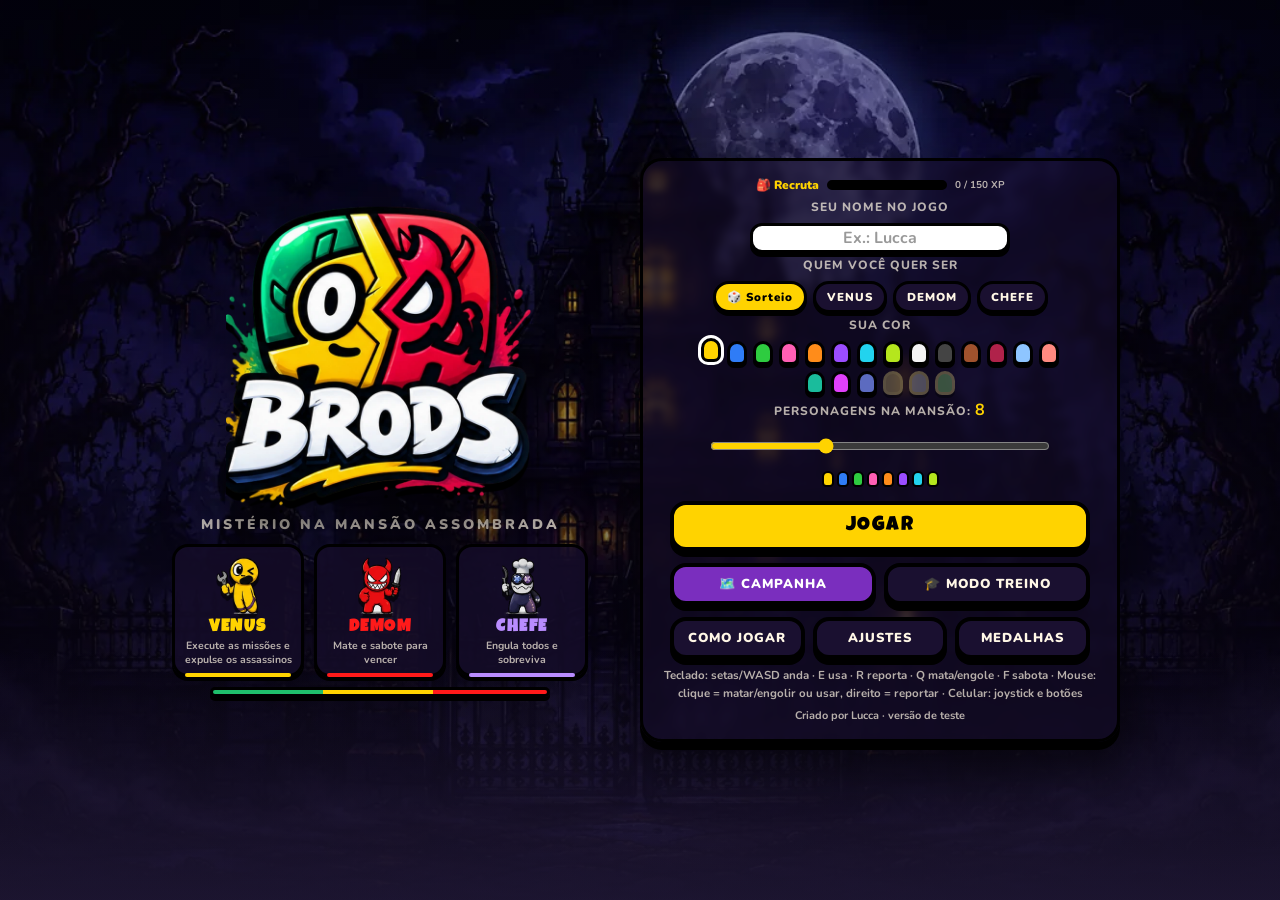
==== index.html @ 400ac73d "carreira: patentes com XP e cores especiais; campanha de 5 fases com regras próprias; modo Caçada do" ====
<!DOCTYPE html>
<html lang="pt-BR">
<head>
<meta charset="utf-8">
<meta name="viewport" content="width=device-width, initial-scale=1, maximum-scale=1, user-scalable=no, viewport-fit=cover">
<meta name="apple-mobile-web-app-capable" content="yes">
<meta name="mobile-web-app-capable" content="yes">
<title>BRODS</title>
<link rel="icon" href="data:image/svg+xml,<svg xmlns=%22http://www.w3.org/2000/svg%22 viewBox=%220 0 100 100%22><text y=%22.9em%22 font-size=%2290%22>🏚️</text></svg>">
<style>
@import url('https://fonts.googleapis.com/css2?family=Luckiest+Guy&family=Nunito:wght@600;800;900&display=swap');

:root{
  --night:#1b1037; --night-2:#0d0820; --ink:#0b0716;
  --card:#2a1a4a; --card-2:#1a1030; --panel:rgba(20,12,40,.86);
  --cream:#fff7e6; --muted:rgba(255,247,230,.7);
  --yellow:#ffd300; --red:#ff1a1a; --green:#1fbf6b; --lilac:#b98cff; --purple:#7a2ebe;
  --accent:var(--yellow);
  --display:"Luckiest Guy","Arial Black","Trebuchet MS",sans-serif;
  --body:"Nunito","Segoe UI","Trebuchet MS",Arial,sans-serif;
  --shadow:0 4px 0 #000; --shadow-lg:0 8px 0 #000,0 20px 50px rgba(0,0,0,.55);
  --r:16px;
}
*{box-sizing:border-box;-webkit-tap-highlight-color:transparent}
html,body{margin:0;height:100%;background:var(--night);color:var(--cream);font-family:var(--body);font-weight:800;overflow:hidden;touch-action:none;overscroll-behavior:none}
#app{position:fixed;inset:0}
canvas#game{position:absolute;inset:0;width:100%;height:100%;display:block}
.hidden{display:none!important}
button{font-family:inherit;font-weight:900;cursor:pointer}
button:focus-visible,input:focus-visible,.mp:focus-visible{outline:3px solid var(--yellow);outline-offset:3px}
h1,h2,.display{font-family:var(--display);font-weight:400;letter-spacing:1px;-webkit-font-smoothing:antialiased}
@media (prefers-reduced-motion:reduce){*,*::before,*::after{animation-duration:.01ms!important;animation-iteration-count:1!important;transition-duration:.01ms!important}}

/* ===== pincelada tricolor (assinatura) ===== */
.stripes{height:10px;border-radius:999px;background:linear-gradient(90deg,var(--green) 0 33%,var(--yellow) 33% 66%,var(--red) 66%);border:3px solid #000;box-shadow:var(--shadow)}

/* ===== Botões adesivo ===== */
.big-btn{display:block;width:100%;margin:10px 0 0;padding:15px 18px;border-radius:var(--r);border:4px solid #000;background:var(--yellow);color:#000;font-size:22px;letter-spacing:1.5px;box-shadow:0 6px 0 #000;transition:transform .08s,box-shadow .08s,filter .15s;font-family:var(--display);font-weight:400}
.big-btn:hover{filter:brightness(1.06)}
.big-btn:active{transform:translateY(5px);box-shadow:0 1px 0 #000}
.big-btn.secondary{background:var(--card-2);color:var(--cream);font-family:var(--body);font-weight:900;font-size:15px;letter-spacing:1px;padding:12px}
.small-btn{border:3px solid #000;border-radius:12px;background:var(--yellow);color:#000;padding:8px 14px;box-shadow:var(--shadow);font-size:14px;transition:transform .08s,box-shadow .08s}
.small-btn:active{transform:translateY(3px);box-shadow:0 1px 0 #000}
.small-btn:disabled{opacity:.4;cursor:default}
.icon-btn{background:var(--panel);color:#fff;border:3px solid #000;border-radius:12px;width:42px;height:42px;font-size:18px;box-shadow:var(--shadow);transition:transform .08s,box-shadow .08s}
.icon-btn:active{transform:translateY(3px);box-shadow:0 1px 0 #000}
.key{display:inline-block;background:var(--yellow);color:#000;border-radius:6px;padding:0 7px;border:2px solid #000;font-weight:900;font-size:.9em;line-height:1.5}

/* ===== Overlays / cartões ===== */
.overlay{position:absolute;inset:0;display:flex;align-items:center;justify-content:center;background:rgba(8,4,20,.74);backdrop-filter:blur(3px);z-index:10;padding:12px}
.card,#start-card,#mg-card{background:var(--card);border:4px solid #000;border-radius:22px;padding:22px;box-shadow:var(--shadow-lg);max-width:520px;width:100%;text-align:center}
.card h2{margin:0 0 10px;font-size:30px;color:var(--yellow);text-shadow:3px 3px 0 #000}
.hint{font-size:12.5px;color:var(--muted);margin:12px 0 0;font-weight:700;line-height:1.5}
.version{font-size:11px;color:var(--muted);margin:6px 0 0;font-weight:700}

/* ===== Tela inicial ===== */
#start{background:radial-gradient(circle at 86% 10%,#f4efc2 0 42px,rgba(244,239,194,.25) 46px,transparent 70px),radial-gradient(ellipse at 50% 20%,#3a2466 0%,#1b1037 45%,#0d0820 100%);overflow-x:hidden;overflow-y:auto;flex-direction:column;padding:6px}
#start::before{ /* mansão em silhueta */
  content:"";position:absolute;left:50%;bottom:0;width:min(120vw,1100px);height:42vh;transform:translateX(-50%);
  background:
    linear-gradient(#0b0716,#0b0716) 50% 100%/58% 55% no-repeat,
    linear-gradient(#0b0716,#0b0716) 18% 100%/14% 75% no-repeat,
    linear-gradient(#0b0716,#0b0716) 82% 100%/12% 85% no-repeat,
    linear-gradient(#0b0716,#0b0716) 50% 100%/100% 22% no-repeat;
  opacity:.9;pointer-events:none}
#start::after{ /* névoa */
  content:"";position:absolute;left:0;right:0;bottom:0;height:28vh;background:linear-gradient(transparent,rgba(120,100,170,.28));pointer-events:none;animation:fog 9s ease-in-out infinite alternate}
@keyframes fog{from{opacity:.6}to{opacity:1}}
#start-card{background:transparent;border:none;box-shadow:none;max-width:640px;position:relative;z-index:1;padding:4px;margin:auto}
#start-logo{width:min(78vw,400px);max-height:30vh;object-fit:contain;filter:drop-shadow(0 8px 0 #000) drop-shadow(0 16px 30px rgba(0,0,0,.6));animation:logoin .7s cubic-bezier(.2,1.4,.4,1)}
@keyframes logoin{from{transform:scale(.6) rotate(-6deg);opacity:0}to{transform:none;opacity:1}}
.tagline{font-size:14px;letter-spacing:3px;text-transform:uppercase;margin:0 0 10px;color:var(--muted);font-weight:900}
#start-roles{display:flex;justify-content:center;gap:12px;margin:4px 0 10px}
.role-chip{background:var(--panel);border:3px solid #000;border-radius:var(--r);padding:10px 8px 8px;width:150px;box-shadow:var(--shadow);position:relative;transition:transform .15s}
.role-chip:hover{transform:translateY(-4px)}
.role-chip img{height:56px;display:block;margin:0 auto 4px;filter:drop-shadow(0 4px 0 rgba(0,0,0,.6))}
.role-chip span{font-family:var(--display);font-size:17px;letter-spacing:1.5px;display:block}
.role-chip small{display:block;font-size:10.5px;color:var(--muted);font-weight:700;line-height:1.3;margin-top:3px}
.role-chip.venus span{color:var(--yellow)}.role-chip.demom span{color:var(--red)}.role-chip.chefe span{color:var(--lilac)}
.role-chip::after{content:"";position:absolute;left:10px;right:10px;bottom:-3px;height:4px;border-radius:3px}
.role-chip.venus::after{background:var(--yellow)}.role-chip.demom::after{background:var(--red)}.role-chip.chefe::after{background:var(--lilac)}
.opt-row{display:flex;flex-direction:column;align-items:center;gap:8px;margin:6px 0 4px}
.opt-row label{font-size:13px;letter-spacing:1px;text-transform:uppercase;color:var(--muted)}
.opt-row label b{color:var(--yellow);font-size:16px}
.opt-row input{width:min(80vw,340px);accent-color:var(--yellow);height:30px}
#crowd{display:flex;gap:3px;justify-content:center;flex-wrap:wrap;max-width:360px;min-height:22px}
#crowd i{width:14px;height:18px;border-radius:7px 7px 5px 5px;border:2px solid #000;display:block}
#start .big-btn{max-width:340px;margin-left:auto;margin-right:auto;padding:12px 18px}
#start .big-btn.secondary{padding:9px;margin-top:8px}
@media (max-height:700px){#start-logo{max-height:24vh}.role-chip img{height:44px}.role-chip small{display:none}#start-roles{margin-bottom:6px}.stripes{display:none}.hint{display:none}}

/* ===== Revelação ===== */
#reveal{background:#000;flex-direction:column}
#reveal-card{text-align:center;animation:pop .5s}
.reveal-pre{font-size:20px;color:var(--muted);margin:0;letter-spacing:2px;text-transform:uppercase}
#reveal-img{height:190px;margin:12px 0;filter:drop-shadow(0 10px 0 #000);animation:bounce .9s cubic-bezier(.2,1.6,.4,1)}
@keyframes bounce{from{transform:translateY(-60px) scale(.6);opacity:0}to{transform:none;opacity:1}}
#reveal-role{font-size:64px;margin:0;letter-spacing:5px;text-shadow:5px 5px 0 #000}
#reveal-role.venus{color:var(--yellow)}#reveal-role.demom{color:var(--red)}#reveal-role.chefe{color:var(--lilac)}
#reveal-goal{font-size:18px;margin:8px 0 0}
#reveal-controls{margin-top:14px;font-size:15px;background:rgba(255,255,255,.06);border:3px solid #000;border-radius:14px;padding:10px 18px;display:inline-block;line-height:1.9;text-align:left}
#reveal-controls b{color:var(--yellow)}

/* ===== HUD ===== */
#hud{position:absolute;inset:0;pointer-events:none}
#hud-top{position:absolute;left:0;right:0;top:0;display:flex;align-items:flex-start;justify-content:space-between;padding:10px 12px;padding-top:max(10px,env(safe-area-inset-top))}
#task-panel{background:var(--panel);border:3px solid #000;border-radius:var(--r);padding:8px 12px 10px;min-width:210px;max-width:270px;box-shadow:var(--shadow);pointer-events:auto}
#task-title{font-size:12px;letter-spacing:2px;display:flex;justify-content:space-between;gap:10px;color:var(--muted)}
#task-title span{color:var(--yellow);font-size:13px}
#task-bar{height:12px;background:#000;border-radius:8px;margin:6px 0 8px;overflow:hidden;border:2px solid #000}
#task-fill{height:100%;width:0;background:linear-gradient(90deg,var(--green),var(--yellow) 60%,var(--red));transition:width .4s}
#task-list{list-style:none;margin:0;padding:0;font-size:12.5px;line-height:1.55;max-height:30vh;overflow:hidden;font-weight:700}
#task-list li{white-space:nowrap;overflow:hidden;text-overflow:ellipsis;display:flex;gap:6px;align-items:center}
#task-list li::before{content:"";width:9px;height:9px;border-radius:50%;background:var(--yellow);border:2px solid #000;flex:none}
#task-list li.done{text-decoration:line-through;color:var(--muted)}
#task-list li.done::before{background:var(--green)}
#hud-center{display:flex;flex-direction:column;align-items:center;gap:6px}
#room-name{background:var(--panel);border:3px solid #000;border-radius:999px;padding:6px 18px;font-size:14px;letter-spacing:2px;text-transform:uppercase;box-shadow:var(--shadow)}
#role-banner{font-family:var(--display);font-size:13px;letter-spacing:2px;padding:3px 14px;border-radius:999px;border:3px solid #000;background:#000;box-shadow:0 3px 0 #000}
#role-banner.venus{color:var(--yellow)}#role-banner.demom{color:#fff;background:var(--red)}#role-banner.chefe{color:#fff;background:var(--purple)}
#hud-right{display:flex;gap:8px;pointer-events:auto}
#prompt,#prompt2{position:absolute;left:50%;transform:translateX(-50%);background:var(--panel);border:3px solid #000;border-radius:12px;padding:8px 16px;font-size:15px;box-shadow:var(--shadow);animation:bob 1s infinite;white-space:nowrap}
#prompt{bottom:18%}#prompt2{bottom:27%}
#prompt .key{margin-right:6px}
#prompt2 .key{background:var(--red);color:#fff;margin-right:6px}
#prompt2.report .key{background:#fff;color:#000}
@keyframes bob{0%,100%{transform:translate(-50%,0)}50%{transform:translate(-50%,-6px)}}
#toast{position:absolute;left:50%;top:20%;transform:translateX(-50%);background:#000;color:#fff;border:3px solid var(--yellow);border-radius:12px;padding:10px 18px;font-size:16px;box-shadow:var(--shadow);animation:pop .3s;max-width:90vw;text-align:center}
@keyframes pop{from{transform:translate(-50%,0) scale(.6)}to{transform:translate(-50%,0) scale(1)}}
#hint{position:absolute;left:50%;top:13%;transform:translateX(-50%);background:rgba(0,0,0,.82);border:3px solid var(--yellow);border-radius:12px;padding:8px 16px;font-size:14px;max-width:88vw;text-align:center}
#ghost-note{position:absolute;left:50%;bottom:12%;transform:translateX(-50%);background:rgba(60,60,120,.85);border:3px solid #aab;border-radius:12px;padding:8px 14px;font-size:14px}
#cooldown{position:absolute;right:14px;bottom:30%;background:var(--panel);border:3px solid #000;border-radius:12px;padding:6px 12px;box-shadow:var(--shadow);font-size:13px}
#cooldown #cd-label{font-family:var(--display);letter-spacing:1px;color:var(--lilac)}
body.touch #cooldown{bottom:auto;top:120px;right:10px;padding:4px 8px;font-size:11px}
body.touch #cd-ring{width:42px;height:42px}

/* Touch */
#touch-ui{display:none}
body.touch #touch-ui{display:block}
#joystick{position:absolute;left:0;bottom:0;width:50%;height:55%;pointer-events:auto}
#joy-base{position:absolute;left:40px;bottom:40px;width:130px;height:130px;border-radius:50%;background:rgba(255,255,255,.12);border:3px solid rgba(255,255,255,.35);display:none}
#joy-base.active{display:block}
#joy-knob{position:absolute;left:50%;top:50%;width:60px;height:60px;margin:-30px 0 0 -30px;border-radius:50%;background:rgba(255,211,0,.85);border:3px solid #000}
#touch-buttons{position:absolute;right:18px;bottom:26px;display:flex;flex-direction:column;gap:12px;pointer-events:auto;padding-bottom:env(safe-area-inset-bottom)}
.act-btn{width:86px;height:86px;border-radius:50%;border:4px solid #000;background:var(--yellow);color:#000;font-size:14px;letter-spacing:.5px;box-shadow:0 5px 0 #000;opacity:.5;transition:opacity .2s}
.act-btn.ready{opacity:1;animation:pulse .8s infinite}
.act-btn:active{transform:translateY(4px);box-shadow:0 1px 0 #000}
.act-btn.kill{background:var(--red);color:#fff}
.act-btn.report{background:#fff}
@keyframes pulse{0%,100%{transform:scale(1)}50%{transform:scale(1.06)}}

/* ===== Minijogo ===== */
#mg-card{max-width:560px;padding:14px;text-align:left}
#mg-head{display:flex;justify-content:space-between;align-items:center;margin-bottom:8px}
#mg-title{font-family:var(--display);font-size:20px;letter-spacing:1px;color:var(--yellow)}
#mg-body{background:var(--card-2);border:3px solid #000;border-radius:14px;padding:14px;min-height:220px;user-select:none}
.mg-instr{font-size:14px;margin:0 0 10px;font-weight:700}
.mg-row{display:flex;gap:10px;flex-wrap:wrap;justify-content:center;align-items:center}
.mg-tile{border:3px solid #000;border-radius:12px;background:#fff;color:#000;font-size:22px;min-width:56px;height:64px;display:flex;align-items:center;justify-content:center;cursor:pointer;box-shadow:var(--shadow);transition:transform .1s}
.mg-tile:active{transform:translateY(3px);box-shadow:0 1px 0 #000}
.mg-tile.done{opacity:.35;pointer-events:none}
.mg-tile.sel{outline:4px solid var(--yellow)}
.mg-tile.wrong{animation:shake .3s}
@keyframes shake{0%,100%{transform:translateX(0)}25%{transform:translateX(-6px)}75%{transform:translateX(6px)}}
.mg-ok{margin-top:12px;text-align:center;color:var(--green);font-size:18px}
.mg-book{width:40px;height:90px;border-radius:6px;color:#fff;font-size:18px;writing-mode:vertical-rl}
.mg-wire{display:flex;justify-content:space-between;gap:30px}
.mg-wire .col{display:flex;flex-direction:column;gap:10px}
.mg-dot{width:56px;height:40px;border-radius:10px;border:3px solid #000;cursor:pointer;box-shadow:var(--shadow)}
.mg-dot.sel{outline:4px solid #fff}
.mg-dot.done{opacity:.35;pointer-events:none}
.mg-slider{width:100%;accent-color:var(--yellow);height:40px}
.mg-candle{width:44px;height:80px;border-radius:8px 8px 4px 4px;background:#eee;border:3px solid #000;position:relative;cursor:pointer;box-shadow:var(--shadow)}
.mg-candle::after{content:"";position:absolute;left:50%;top:-22px;width:16px;height:22px;margin-left:-8px;border-radius:50% 50% 50% 50%/60% 60% 40% 40%;background:#ffb000;opacity:0;transition:opacity .15s}
.mg-candle.lit::after{opacity:1}
.mg-candle.flash{background:var(--yellow)}
.mg-switch{width:46px;height:80px;border-radius:10px;border:3px solid #000;background:#333;position:relative;cursor:pointer;box-shadow:var(--shadow)}
.mg-switch::after{content:"";position:absolute;left:6px;right:6px;height:30px;border-radius:6px;background:#c00;top:44px;transition:top .15s,background .15s}
.mg-switch.on::after{top:6px;background:var(--green)}
.mg-pad{display:grid;grid-template-columns:repeat(3,64px);gap:8px;justify-content:center}
.mg-code{font-size:26px;letter-spacing:8px;text-align:center;margin:6px 0;min-height:34px}
.mg-note{background:#fff8c6;color:#000;border:3px solid #000;border-radius:8px;padding:6px 12px;display:inline-block;transform:rotate(-3deg);margin-bottom:8px}
.mg-paint{width:70px;height:56px;border:4px solid #8b5a2b;background:#345;cursor:pointer;box-shadow:var(--shadow);transition:transform .2s}
.mg-meter{position:relative;height:40px;background:#222;border:3px solid #000;border-radius:10px;overflow:hidden}
.mg-zone{position:absolute;top:0;bottom:0;background:rgba(31,191,107,.7)}
.mg-mark{position:absolute;top:0;bottom:0;width:6px;background:var(--yellow)}
.mg-dirt{width:60px;height:60px;border-radius:50%;background:radial-gradient(#6b4b2a,#3a2612);border:3px solid #000;cursor:pointer}
.mg-dirt.done{opacity:0;pointer-events:none;transition:opacity .3s}
.mg-slot{width:64px;height:64px;border:3px dashed #aaa;border-radius:12px;display:flex;align-items:center;justify-content:center;font-size:30px}
.mg-slot.filled{border-style:solid;border-color:var(--green)}
.mg-hold{width:100%;padding:18px;font-size:20px;border-radius:14px;border:4px solid #000;background:var(--yellow);color:#000;box-shadow:0 5px 0 #000}
.mg-progress{height:18px;background:#000;border-radius:10px;overflow:hidden;margin-top:10px;border:2px solid #000}
.mg-progress div{height:100%;width:0;background:var(--green)}

/* ===== Reunião ===== */
#meet-card{background:var(--card);border:4px solid #000;border-radius:22px;box-shadow:var(--shadow-lg);width:min(96vw,920px);max-height:96vh;display:flex;flex-direction:column;overflow:hidden}
#meet-head{display:flex;justify-content:space-between;align-items:center;padding:10px 16px;background:var(--card-2);font-size:17px;border-bottom:3px solid #000}
#meet-title{font-family:var(--display);letter-spacing:1px;font-size:19px;color:var(--yellow)}
#meet-timer{background:var(--yellow);color:#000;border-radius:999px;min-width:46px;text-align:center;padding:3px 12px;border:3px solid #000;font-size:16px;box-shadow:0 3px 0 #000}
#meet-body{display:flex;gap:10px;padding:10px;flex:1;min-height:0}
#meet-players{display:grid;grid-template-columns:repeat(2,1fr);gap:6px;align-content:start;width:46%;overflow:auto}
.mp{display:flex;align-items:center;gap:6px;background:var(--card-2);border:3px solid #000;border-radius:12px;padding:4px 6px;cursor:pointer;position:relative;min-height:50px;transition:transform .1s,background .15s}
.mp canvas{width:36px;height:36px}
.mp .nm{font-size:13px}
.mp.dead{opacity:.4;cursor:default}
.mp.dead .nm::after{content:" ☠"}
.mp.me{outline:3px solid var(--yellow)}
.mp.voted{outline:3px solid #fff}
.mp .votes{margin-left:auto;display:flex;gap:2px;flex-wrap:wrap;max-width:70px}
.mp .votes i{display:block;width:12px;height:12px;border-radius:50%;border:2px solid #000}
.mp .tag{position:absolute;right:4px;top:-9px;font-size:10px;background:#000;border-radius:6px;padding:1px 6px;color:var(--yellow)}
.mp.votable:hover{background:#3a2a5a;transform:translateY(-2px)}
#meet-chat{flex:1;display:flex;flex-direction:column;min-width:0}
#chat-log{flex:1;overflow:auto;background:var(--card-2);border:3px solid #000;border-radius:12px;padding:8px;min-height:160px;max-height:46vh}
.bub{margin:4px 0;padding:6px 10px;border-radius:12px;background:#3a2f55;border:2px solid #000;font-size:13px;font-weight:700;animation:bubin .25s}
@keyframes bubin{from{transform:scale(.7);opacity:0}to{transform:scale(1);opacity:1}}
.bub b{margin-right:4px;font-weight:900}
.bub.sys{background:transparent;border:none;color:var(--muted);font-style:italic;text-align:center}
.bub.me{background:#4b2f7a}
#chat-input-row{display:flex;gap:6px;margin-top:6px}
#chat-input{flex:1;border:3px solid #000;border-radius:10px;padding:9px 10px;font-size:14px;font-family:inherit;font-weight:700;background:#fff;color:#000}
#meet-foot{display:flex;justify-content:space-between;align-items:center;padding:8px 16px;background:var(--card-2);border-top:3px solid #000;font-size:13px;letter-spacing:1px;text-transform:uppercase;color:var(--muted)}

/* ===== Expulsão / fim ===== */
#eject{background:#000}
#eject-card{text-align:center}
#eject-img{height:150px;animation:spin 3s linear infinite;filter:drop-shadow(0 8px 0 #000)}
@keyframes spin{from{transform:rotate(0)}to{transform:rotate(360deg)}}
#eject-text{font-size:26px;margin-top:16px}
#win-card{max-width:680px}
#win-title{font-size:52px;margin:0 0 6px;text-shadow:4px 4px 0 #000;letter-spacing:3px}
#win-title.venus{color:var(--yellow)}#win-title.demom{color:var(--red)}#win-title.chefe{color:var(--lilac)}
#win-sub{margin:0 0 10px;font-size:18px}
#win-roster{display:flex;flex-wrap:wrap;gap:6px;justify-content:center;margin:10px 0}
#win-roster .mp{cursor:default;width:auto}

/* ===== Como jogar ===== */
#how-card{max-width:860px;text-align:left}
#how-card h2{text-align:center}
.how-cols{display:flex;gap:10px;flex-wrap:wrap}
.how-box{flex:1;min-width:200px;background:var(--card-2);border:3px solid #000;border-radius:14px;padding:12px;font-size:13px;font-weight:700;line-height:1.45;border-top-width:6px}
.how-box b:first-child{font-family:var(--display);font-size:18px;letter-spacing:1.5px;font-weight:400}
.how-box.venus{border-top-color:var(--yellow)}.how-box.demom{border-top-color:var(--red)}.how-box.chefe{border-top-color:var(--lilac)}
.how-box.venus b:first-child{color:var(--yellow)}.how-box.demom b:first-child{color:var(--red)}.how-box.chefe b:first-child{color:var(--lilac)}
.how-box p{margin:6px 0 0}

/* ===== Mobile ===== */
@media (max-width:700px){
  #task-panel{min-width:150px;max-width:170px;padding:6px 8px}
  #task-list{display:none}
  #room-name{font-size:11px;padding:5px 10px}
  #role-banner{font-size:11px}
  #mg-body{min-height:180px}
  #start-roles{gap:6px}.role-chip{width:30%;padding:8px 4px}.role-chip img{height:48px}.role-chip span{font-size:14px}.role-chip small{font-size:9px}
  #start-logo{width:min(70vw,300px)}
  #meet-body{flex-direction:column}
  #meet-players{width:100%;grid-template-columns:repeat(3,1fr)}
  .mp canvas{width:28px;height:28px}.mp .nm{font-size:11px}
  #chat-log{min-height:100px;max-height:26vh}
  #reveal-img{height:120px}#reveal-role{font-size:42px}
  .how-cols{flex-direction:column}#how-card{max-height:92vh;overflow:auto}
  #win-title{font-size:36px}
}

/* ===== sabotagem ===== */
#sab-banner{position:absolute;left:50%;top:8%;transform:translateX(-50%);background:var(--red);color:#fff;border:3px solid #000;border-radius:12px;padding:8px 18px;font-size:15px;letter-spacing:1px;box-shadow:var(--shadow);text-transform:uppercase;white-space:nowrap;max-width:92vw;overflow:hidden;text-overflow:ellipsis}
#sab-banner.urgent{animation:blink .5s infinite}
@keyframes blink{50%{background:#000}}
body.touch #sab-banner{top:auto;bottom:2%;font-size:12px}
.act-btn.sab{background:var(--purple);color:#fff;font-size:12px}
.sab-grid{display:grid;grid-template-columns:repeat(2,1fr);gap:10px}
.sab-btn{background:var(--card);border:3px solid #000;border-radius:14px;padding:10px;color:var(--cream);text-align:left;box-shadow:var(--shadow);display:flex;flex-direction:column;gap:4px;transition:transform .1s}
.sab-btn:hover{transform:translateY(-2px)}
.sab-btn:disabled{opacity:.4;cursor:default}
.sab-btn .sab-ico{font-size:26px}
.sab-btn b{font-size:14px;color:var(--yellow)}
.sab-btn small{font-size:11px;color:var(--muted);font-weight:700;line-height:1.3}
@media (max-width:600px){.sab-grid{grid-template-columns:1fr}}

/* ===== cômodos especiais ===== */
.book-row{display:flex;gap:10px;align-items:flex-start;background:var(--card);border:3px solid #000;border-radius:12px;padding:8px;margin:6px 0}
.book-row canvas{flex:none;border-radius:8px;background:rgba(0,0,0,.3)}
.book-txt{flex:1;font-size:13px;line-height:1.5;font-weight:700}
.book-say{margin-top:6px;padding:6px 8px;background:rgba(120,120,200,.2);border-radius:8px;font-style:italic}

/* ===== ajustes / medalhas ===== */
.btn-row{display:flex;gap:8px;max-width:420px;margin:8px auto 0}
.btn-row .big-btn{margin:0;padding:10px 6px;font-size:13px}
#set-card,#med-card{max-width:620px;max-height:94vh;overflow:auto;text-align:left}
#set-card h2,#med-card h2{text-align:center}
.set-row{display:flex;align-items:center;justify-content:space-between;gap:10px;padding:7px 0;border-bottom:2px solid rgba(0,0,0,.35);font-size:13px}
.set-row label{flex:1}
.set-ctl{display:flex;align-items:center;gap:8px;width:52%}
.set-ctl input{flex:1;accent-color:var(--yellow)}
.set-ctl b{min-width:42px;text-align:right;color:var(--yellow)}
.tog{min-width:110px;background:#555;color:#fff}
.tog.on{background:var(--green);color:#000}
.med{display:flex;gap:12px;align-items:center;padding:8px;border-radius:12px;border:3px solid #000;background:var(--card-2);margin:6px 0;opacity:.55}
.med.has{opacity:1;background:#3a2a5a;border-color:var(--yellow)}
.med-ico{font-size:30px;width:44px;text-align:center}
.med-txt b{display:block;font-size:14px}
.med-txt small{font-size:12px;color:var(--muted);font-weight:700}
.med-count{font-family:var(--body);font-size:16px;color:var(--muted);margin-left:8px}
@media (max-height:700px){.btn-row .big-btn{padding:8px 4px}}

/* ===== acabamento / juice ===== */
.overlay{animation:ovin .22s ease-out}
@keyframes ovin{from{opacity:0}to{opacity:1}}
.card,#mg-card,#meet-card{animation:cardin .28s cubic-bezier(.2,1.4,.4,1)}
@keyframes cardin{from{transform:scale(.85);opacity:0}to{transform:none;opacity:1}}
#meet-card{animation:slam .4s cubic-bezier(.2,1.6,.4,1)}
@keyframes slam{0%{transform:scale(1.25);opacity:0}60%{transform:scale(.98);opacity:1}100%{transform:none}}
#flash{position:absolute;inset:0;pointer-events:none;background:#ff1a1a;opacity:0;z-index:5}
#flash.on{animation:flash .45s ease-out}
@keyframes flash{0%{opacity:.55}100%{opacity:0}}
#loading{position:absolute;inset:0;background:var(--night-2);z-index:50;display:flex;flex-direction:column;align-items:center;justify-content:center;color:var(--muted);font-size:14px;letter-spacing:2px;text-transform:uppercase}
#loading-logo{width:min(60vw,260px);opacity:.9;animation:pulse 1.2s infinite}
#hud-right{flex-direction:column;align-items:flex-end;gap:8px}
#hud-btns{display:flex;gap:8px}
#minimap{width:184px;height:100px;background:rgba(10,6,24,.8);border:3px solid #000;border-radius:12px;box-shadow:var(--shadow)}
body.touch #minimap{width:130px;height:70px}
.mp .votes i{animation:votein .3s cubic-bezier(.2,1.6,.4,1)}
@keyframes votein{from{transform:scale(0)}to{transform:scale(1)}}
#cooldown{display:flex;align-items:center;gap:10px;font-size:12px;line-height:1.3}
#cd-ring{width:52px;height:52px;border-radius:50%;background:conic-gradient(var(--yellow) var(--p,0%),rgba(255,255,255,.12) 0);border:3px solid #000;display:flex;align-items:center;justify-content:center;position:relative}
#cd-ring::before{content:"";position:absolute;inset:5px;border-radius:50%;background:#14102a}
#cd-num{position:relative;font-weight:900;font-size:14px}
#cd-ring.ready{background:var(--green);animation:pulse .8s infinite}
#cd-ring.ready #cd-num{color:#000}
#confetti{position:absolute;inset:0;overflow:hidden;pointer-events:none}
#confetti i{position:absolute;top:-12px;width:10px;height:14px;border:2px solid #000;animation:fall linear forwards}
@keyframes fall{to{transform:translateY(110vh) rotate(720deg)}}
@media (max-height:600px){#minimap{display:none}}

/* ===== rodada 2 ===== */
#win-hero{height:120px;margin:-60px auto 4px;display:block;filter:drop-shadow(0 8px 0 #000);animation:bounce .9s cubic-bezier(.2,1.6,.4,1)}
.role-venus{color:var(--yellow)}.role-demom{color:var(--red)}.role-chefe{color:var(--lilac)}
#room-name{white-space:nowrap;max-width:46vw;overflow:hidden;text-overflow:ellipsis}
.mg-candle{background:linear-gradient(90deg,#fff 0,#f3f0e6 50%,#d9d4c4 100%);box-shadow:var(--shadow),inset -6px 0 10px rgba(0,0,0,.12)}
.mg-candle::before{content:"";position:absolute;left:50%;top:-6px;width:3px;height:8px;margin-left:-1.5px;background:#333;border-radius:2px}
.mg-candle::after{box-shadow:0 0 18px 6px rgba(255,180,60,.55)}
.mg-tile{box-shadow:var(--shadow),inset 0 -4px 0 rgba(0,0,0,.08)}
@media (max-width:700px){
  #hud-top{padding:6px 8px}
  #task-panel{min-width:120px;max-width:130px;padding:5px 8px}
  #task-title{font-size:10px;letter-spacing:1px}
  #room-name{font-size:9px;padding:4px 8px;max-width:38vw;letter-spacing:.5px}
  #role-banner{font-size:10px;padding:2px 8px}
  #hud-right{gap:4px}
  .icon-btn{width:36px;height:36px;font-size:15px}
  #minimap{width:110px;height:60px}
  #win-hero{height:90px;margin-top:-50px}
  .act-btn{width:74px;height:74px;font-size:12px}
  #touch-buttons{right:12px;bottom:18px;gap:10px}
}

#reveal.venus{background:radial-gradient(circle at 50% 38%,rgba(255,211,0,.22),#000 62%)}
#reveal.demom{background:radial-gradient(circle at 50% 38%,rgba(255,26,26,.25),#000 62%)}
#reveal.chefe{background:radial-gradient(circle at 50% 38%,rgba(185,140,255,.25),#000 62%)}

#start.art{background-size:cover;background-position:center 30%;background-repeat:no-repeat}
#start.art::before{display:none}
#start.art::after{opacity:.6}

/* ===== revelação ===== */
#tl-card{max-width:680px;max-height:94vh;overflow:auto;text-align:left}
#tl-card h2{text-align:center}
.tl-roster{display:flex;flex-wrap:wrap;gap:6px;justify-content:center;margin-bottom:10px}
.tl-chip{font-size:12px;padding:3px 10px;border-radius:999px;background:var(--card-2);border:2px solid #000}
.tl-row{display:flex;gap:10px;align-items:flex-start;padding:7px 8px;border-radius:10px;margin:4px 0;background:var(--card-2);border:2px solid #000;font-size:13px;font-weight:700}
.tl-row.kill{border-color:var(--red)}.tl-row.lie{border-color:#ff8c1a}.tl-row.meet{border-color:var(--yellow)}.tl-row.sab{border-color:var(--purple)}.tl-row.good{border-color:var(--green)}
.tl-time{color:var(--muted);font-variant-numeric:tabular-nums;min-width:42px}
.tl-ico{font-size:16px;min-width:22px;text-align:center}

.name-row input{width:min(80vw,260px);border:3px solid #000;border-radius:12px;padding:9px 12px;font:900 16px var(--body);text-align:center;background:#fff;color:#000;box-shadow:var(--shadow)}
.name-row input::placeholder{color:#999;font-weight:700}

/* ===== escolha de papel / cor, disfarce ===== */
.seg{display:flex;gap:6px;flex-wrap:wrap;justify-content:center}
.seg button{border:3px solid #000;border-radius:999px;background:var(--card-2);color:var(--cream);padding:6px 12px;font-size:12px;letter-spacing:1px;box-shadow:0 3px 0 #000}
.seg button.on{background:var(--yellow);color:#000}
.seg button[data-role=demom].on{background:var(--red);color:#fff}.seg button[data-role=chefe].on{background:var(--purple);color:#fff}
#color-pick{display:flex;gap:6px;flex-wrap:wrap;justify-content:center;max-width:360px}
#color-pick i{width:22px;height:26px;border-radius:10px 10px 7px 7px;border:3px solid #000;display:block;cursor:pointer;box-shadow:0 3px 0 #000;transition:transform .1s}
#color-pick i.on{outline:3px solid #fff;transform:translateY(-3px)}
#disguise{font-size:11px;letter-spacing:.5px;background:rgba(0,0,0,.75);border:2px solid #000;border-radius:999px;padding:2px 10px;color:var(--muted)}
#reveal-disguise{display:flex;align-items:center;gap:10px;justify-content:center;margin:10px auto 0;background:rgba(255,255,255,.08);border:3px solid var(--yellow);border-radius:14px;padding:8px 14px;max-width:520px;font-size:14px;text-align:left}
#reveal-disguise img{height:56px}
#reveal-disguise b{color:var(--yellow)}
@media (max-height:700px){#color-pick i{width:18px;height:22px}}

/* ===== tela inicial compacta / duas colunas ===== */
#start-card{display:flex;flex-direction:column;align-items:center;gap:6px;max-width:1000px;width:100%}
#start-left,#start-right{width:100%;max-width:560px}
#start-right .opt-row{margin:4px 0}
#start-right .opt-row label{font-size:12px}
#start-right .big-btn{max-width:420px;margin:8px auto 0;padding:11px 16px;font-size:20px}
#start-right .big-btn.secondary{padding:8px;font-size:13px;margin-top:6px}
#start-right .btn-row{max-width:420px;margin:6px auto 0}
#start-right .hint{margin-top:8px;font-size:11.5px}
#color-pick i{width:20px;height:24px}
.seg button{padding:5px 11px;font-size:11.5px}
#crowd i{width:12px;height:16px}
@media (min-width:900px) and (min-height:560px){
  #start{padding:10px}
  #start-card{flex-direction:row;align-items:center;justify-content:center;gap:40px;max-width:1080px}
  #start-left{flex:0 0 440px;text-align:center}
  #start-right{flex:0 0 480px;background:rgba(20,12,40,.62);border:3px solid #000;border-radius:22px;padding:16px 20px;box-shadow:var(--shadow-lg);backdrop-filter:blur(4px)}
  #start-logo{width:min(40vw,420px);max-height:34vh}
  #start-roles{gap:10px}
  .role-chip{width:132px}
  .role-chip img{height:58px}
  #start-right .big-btn{margin-top:8px}
}
@media (min-width:900px) and (max-height:760px){
  #start-logo{max-height:26vh}
  .role-chip img{height:46px}.role-chip small{display:none}
  #start-right{padding:10px 16px}
  #start-right .hint{display:none}
  #start-right .opt-row{margin:2px 0}
  #color-pick i{width:17px;height:20px}
}

/* ===== carreira / campanha ===== */
#rank-box{display:flex;align-items:center;gap:8px;justify-content:center;margin:0 0 6px;font-size:12px}
#rank-badge{font-weight:900;color:var(--yellow);white-space:nowrap}
#rank-bar{width:120px;height:10px;background:#000;border:2px solid #000;border-radius:8px;overflow:hidden}
#rank-fill{height:100%;width:0;background:linear-gradient(90deg,var(--green),var(--yellow));transition:width .4s}
#rank-xp{color:var(--muted);font-weight:700;white-space:nowrap}
#color-pick i.special{border-color:var(--yellow)}
#color-pick i.special.locked{opacity:.35;filter:grayscale(.6)}
.big-btn.secondary.camp{background:var(--purple);color:#fff}
#win-xp{background:var(--card-2);border:3px solid #000;border-radius:12px;padding:6px 12px;font-size:12px;color:var(--muted);margin:0 0 8px}
#win-xp b{color:var(--yellow);font-size:15px}
#camp-card{max-width:620px;max-height:94vh;overflow:auto;text-align:left}
#camp-card h2{text-align:center}
.ph-card{background:var(--card-2);border:3px solid #000;border-radius:14px;padding:10px;margin:8px 0}
.ph-card.locked{opacity:.55}
.ph-card.done{border-color:var(--yellow)}
.ph-head{display:flex;align-items:center;gap:10px}
.ph-num{width:34px;height:34px;border-radius:50%;background:var(--yellow);color:#000;display:flex;align-items:center;justify-content:center;font-family:var(--display);font-size:18px;border:3px solid #000;flex:none}
.ph-card.locked .ph-num{background:#555;font-size:14px}
.ph-title{flex:1}.ph-title b{display:block;font-size:15px}.ph-title small{font-size:12px;color:var(--muted);font-weight:700}
.ph-stars{font-size:16px;letter-spacing:2px;color:var(--yellow)}
.ph-row{display:flex;gap:8px;margin-top:8px;flex-wrap:wrap}
.ph-row .small-btn{flex:1;font-size:12px}
.boss-btn{background:var(--red)!important;color:#fff!important}
.boss-btn:disabled{background:#444!important;color:#aaa!important}

</style>
</head>
<body>
<div id="app">
  <canvas id="game"></canvas>
  <div id="flash"></div>
  <div id="loading"><img id="loading-logo" alt=""><div class="stripes" style="width:220px;margin:14px auto"></div><p>Carregando a mansão…</p></div>

  <!-- HUD -->
  <div id="hud" class="hidden">
    <div id="hud-top">
      <div id="task-panel">
        <div id="task-title">MISSÕES <span id="task-count">0%</span></div>
        <div id="task-bar"><div id="task-fill"></div></div>
        <ul id="task-list"></ul>
      </div>
      <div id="hud-center">
        <div id="room-name">Mansão</div>
        <div id="role-banner" class="venus">VENUS</div>
        <div id="disguise" class="hidden"></div>
      </div>
      <div id="hud-right">
        <div id="hud-btns">
          <button id="btn-sound" class="icon-btn" title="Som">🔊</button>
          <button id="btn-menu" class="icon-btn" title="Menu">☰</button>
        </div>
        <canvas id="minimap" width="184" height="100"></canvas>
      </div>
    </div>
    <div id="prompt" class="hidden"><span class="key">E</span> <span id="prompt-text">Usar</span></div>
    <div id="prompt2" class="hidden"><span class="key" id="prompt2-key">Q</span> <span id="prompt2-text">Matar</span></div>
    <div id="hint" class="hidden"></div>
    <div id="sab-banner" class="hidden"></div>
    <div id="toast" class="hidden"></div>
    <div id="ghost-note" class="hidden">👻 Você virou fantasma — agora só observa (atravessa paredes).</div>
    <div id="touch-ui">
      <div id="joystick"><div id="joy-base"><div id="joy-knob"></div></div></div>
      <div id="touch-buttons">
        <button id="btn-sab" class="act-btn sab hidden">SABOTAR</button>
        <button id="btn-kill" class="act-btn kill hidden">MATAR</button>
        <button id="btn-report" class="act-btn report">REPORTAR</button>
        <button id="btn-use" class="act-btn">USAR</button>
      </div>
    </div>
    <div id="cooldown" class="hidden"><div id="cd-ring"><span id="cd-num"></span></div><div><span id="cd-label">MATAR</span><br><span id="cd-val"></span></div></div>
  </div>

  <!-- Minigame overlay -->
  <div id="minigame" class="overlay hidden">
    <div id="mg-card">
      <div id="mg-head"><span id="mg-title">Missão</span><button id="mg-close" class="icon-btn">✕</button></div>
      <div id="mg-body"></div>
    </div>
  </div>

  <!-- Start screen -->
  <div id="start" class="overlay">
    <div id="start-card">
      <div id="start-left">
        <img id="start-logo" alt="BRODS">
        <p class="tagline">Mistério na Mansão Assombrada</p>
        <div id="start-roles">
          <div class="role-chip venus"><img data-sprite="venus_front" alt=""><span>VENUS</span><small>Execute as missões e expulse os assassinos</small></div>
          <div class="role-chip demom"><img data-sprite="demom_front" alt=""><span>DEMOM</span><small>Mate e sabote para vencer</small></div>
          <div class="role-chip chefe"><img data-sprite="chefe_front" alt=""><span>CHEFE</span><small>Engula todos e sobreviva</small></div>
        </div>
        <div class="stripes" style="max-width:340px;margin:10px auto 0"></div>
      </div>
      <div id="start-right">
        <div id="rank-box"><span id="rank-badge">🎒 Recruta</span><div id="rank-bar"><div id="rank-fill"></div></div><small id="rank-xp">0 XP</small></div>
        <div class="opt-row name-row"><label for="player-name">Seu nome no jogo</label><input id="player-name" type="text" maxlength="14" placeholder="Ex.: Lucca" autocomplete="off"></div>
        <div class="opt-row"><label>Quem você quer ser</label><div id="role-pick" class="seg"><button data-role="random" class="on">🎲 Sorteio</button><button data-role="venus">VENUS</button><button data-role="demom">DEMOM</button><button data-role="chefe">CHEFE</button></div></div>
        <div class="opt-row"><label>Sua cor</label><div id="color-pick"></div></div>
        <div class="opt-row"><label>Personagens na mansão: <b id="players-val">8</b></label><input id="players-range" type="range" min="4" max="16" value="8" aria-label="Número de personagens"><div id="crowd" aria-hidden="true"></div></div>
        <button id="btn-play" class="big-btn">JOGAR</button>
        <div class="btn-row"><button id="btn-campaign" class="big-btn secondary camp">🗺️ CAMPANHA</button><button id="btn-tutorial" class="big-btn secondary">🎓 MODO TREINO</button></div>
        <div class="btn-row">
          <button id="btn-how" class="big-btn secondary">COMO JOGAR</button>
          <button id="btn-settings" class="big-btn secondary">AJUSTES</button>
          <button id="btn-medals" class="big-btn secondary">MEDALHAS</button>
        </div>
        <p class="hint">Teclado: setas/WASD anda · <b>E</b> usa · <b>R</b> reporta · <b>Q</b> mata/engole · <b>F</b> sabota · Mouse: clique = matar/engolir ou usar, direito = reportar · Celular: joystick e botões</p>
        <p class="version">Criado por Lucca · versão de teste</p>
      </div>
    </div>
  </div>

  <!-- Role reveal -->
  <div id="reveal" class="overlay hidden">
    <div id="reveal-card">
      <p class="reveal-pre">Você é…</p>
      <img id="reveal-img" alt="">
      <h1 id="reveal-role">VENUS</h1>
      <p id="reveal-goal"></p>
      <div id="reveal-disguise" class="hidden"><img id="reveal-disguise-img" alt=""><span id="reveal-disguise-text"></span></div>
      <p id="reveal-mates" class="hint"></p>
      <div id="reveal-controls"></div>
    </div>
  </div>

  <!-- Meeting -->
  <div id="meeting" class="overlay hidden">
    <div id="meet-card">
      <div id="meet-head"><span id="meet-title">Reunião</span><span style="display:flex;gap:8px;align-items:center"><span id="meet-timer">25</span><button id="btn-meet-quit" class="icon-btn" title="Sair da partida">✕</button></span></div>
      <div id="meet-body">
        <div id="meet-players"></div>
        <div id="meet-chat">
          <div id="chat-log"></div>
          <div id="chat-input-row">
            <input id="chat-input" type="text" maxlength="120" placeholder="Digite o que quer dizer… (ex: eu vi o Azul na Cozinha)" autocomplete="off">
            <button id="chat-send" class="small-btn">Falar</button>
          </div>
        </div>
      </div>
      <div id="meet-foot"><span id="meet-status">Discussão</span><button id="btn-skip" class="small-btn">Pular voto</button></div>
    </div>
  </div>

  <!-- Eject result -->
  <div id="eject" class="overlay hidden"><div id="eject-card"><img id="eject-img" alt=""><h2 id="eject-text"></h2></div></div>

  <!-- Como jogar -->
  <div id="how" class="overlay hidden">
    <div class="card" id="how-card">
      <h2>Como jogar BRODS</h2>
      <div class="how-cols">
        <div class="how-box venus"><b>VENUS</b><p>Faça suas <b>missões</b> (estações amarelas: chegue perto e aperte <span class="key">E</span> / USAR). Se achar um <b>corpo</b>, aperte <span class="key">R</span> / REPORTAR. No Salão tem o <b>botão de emergência</b> (<span class="key">E</span>). Na reunião, conte o que viu e <b>vote</b> no suspeito. Vence fazendo todas as missões ou expulsando o DEMOM e o CHEFE.</p></div>
        <div class="how-box demom"><b>DEMOM</b><p>Você parece um VENUS normal. Chegue perto de alguém <b>sozinho</b> e aperte <span class="key">Q</span> / MATAR. Depois espere o tempo de recarga. Sabote com <span class="key">F</span> / SABOTAR (luzes, portas, fantasmas, missões). Fuja pelas <b>passagens secretas</b> (<span class="key">E</span>). Na reunião, <b>minta</b> e acuse outros. Vence quando sobrar pouco VENUS.</p></div>
        <div class="how-box chefe"><b>CHEFE</b><p>Você parece um VENUS normal. Chegue bem perto de alguém e aperte <span class="key">Q</span> / ENGOLIR. O engolido fica <b>60 s na sua barriga</b> — se você for expulso ou morto nesse tempo, ele escapa. Pode engolir até o DEMOM. Vence sendo o <b>último em pé</b>.</p></div>
      </div>
      <p class="hint">Andar: setas ou WASD (celular: joystick) · <span class="key">E</span> usar · <span class="key">R</span> reportar · <span class="key">Q</span> matar/engolir · <span class="key">Esc</span> pausa/sair · Mouse: clique esquerdo = matar/engolir (ou usar), direito = reportar</p>
      <button id="btn-how-close" class="big-btn">ENTENDI</button>
    </div>
  </div>

  <!-- Ajustes -->
  <div id="settings" class="overlay hidden">
    <div class="card" id="set-card">
      <h2>Ajustes da partida</h2>
      <div id="set-body"></div>
      <button id="btn-settings-close" class="big-btn">PRONTO</button>
    </div>
  </div>
  <!-- Campanha -->
  <div id="campaign" class="overlay hidden">
    <div class="card" id="camp-card">
      <h2>Campanha</h2>
      <p class="hint" style="margin:0 0 8px">Vença 2 partidas de uma fase para liberar o chefão. Derrote o chefão para abrir a próxima fase. Na campanha você é sempre VENUS.</p>
      <div id="camp-body"></div>
      <button id="btn-camp-close" class="big-btn">FECHAR</button>
    </div>
  </div>
  <!-- Revelação final -->
  <div id="timeline" class="overlay hidden">
    <div class="card" id="tl-card">
      <h2>A revelação</h2>
      <p class="hint" style="margin:0 0 8px">Tudo o que aconteceu de verdade nesta partida — quem era quem, cada ataque, cada mentira.</p>
      <div id="tl-body"></div>
      <button id="btn-tl-close" class="big-btn">FECHAR</button>
    </div>
  </div>
  <!-- Medalhas -->
  <div id="medals" class="overlay hidden">
    <div class="card" id="med-card">
      <h2>Medalhas <span id="med-count" class="med-count"></span></h2>
      <div id="med-body"></div>
      <button id="btn-medals-close" class="big-btn">FECHAR</button>
    </div>
  </div>

  <!-- Pause / menu -->
  <div id="menu" class="overlay hidden">
    <div class="card">
      <h2>Pausa</h2>
      <button id="btn-resume" class="big-btn">Continuar</button>
      <button id="btn-restart" class="big-btn secondary">Sair da partida</button>
    </div>
  </div>

  <!-- End screen -->
  <div id="win" class="overlay hidden">
    <div id="confetti"></div>
    <div class="card" id="win-card">
      <img id="win-hero" alt="">
      <h1 id="win-title">VENUS VENCERAM!</h1>
      <p id="win-sub"></p>
      <div id="win-xp" class="hidden"></div>
      <div id="win-roster"></div>
      <button id="btn-again" class="big-btn">Jogar de novo</button>
      <div class="btn-row"><button id="btn-win-timeline" class="big-btn secondary">🔎 Ver revelação</button><button id="btn-win-medals" class="big-btn secondary">🏅 Ver medalhas</button></div>
    </div>
  </div>
</div>
<script>
const SPRITE_DATA = {"chefe_atk": "[data-uri]", "chefe_back": "[data-uri]", "chefe_dead": "[data-uri]", "chefe_front": "[data-uri]", "chefe_idle": "[data-uri]", "chefe_jump": "[data-uri]", "chefe_q34": "[data-uri]", "chefe_run": "[data-uri]", "chefe_side": "[data-uri]", "demom_atk": "[data-uri]", "demom_back": "[data-uri]", "demom_dead": "[data-uri]", "demom_front": "[data-uri]", "demom_idle": "[data-uri]", "demom_jump": "[data-uri]", "demom_q34": "[data-uri]", "demom_run": "[data-uri]", "demom_side": "[data-uri]", "logo_main": "[data-uri]", "logo_word": "[data-uri]", "venus_atk": "[data-uri]", "venus_back": "[data-uri]", "venus_dead": "[data-uri]", "venus_front": "[data-uri]", "venus_idle": "[data-uri]", "venus_jump": "[data-uri]", "venus_q34": "[data-uri]", "venus_run": "[data-uri]", "venus_side": "[data-uri]", "room_biblioteca": "[data-uri]", "room_capela": "[data-uri]", "room_corredor": "[data-uri]", "room_cozinha": "[data-uri]", "room_fundo": "[data-uri]", "room_galeria": "[data-uri]", "room_jantar": "[data-uri]", "room_jardim": "[data-uri]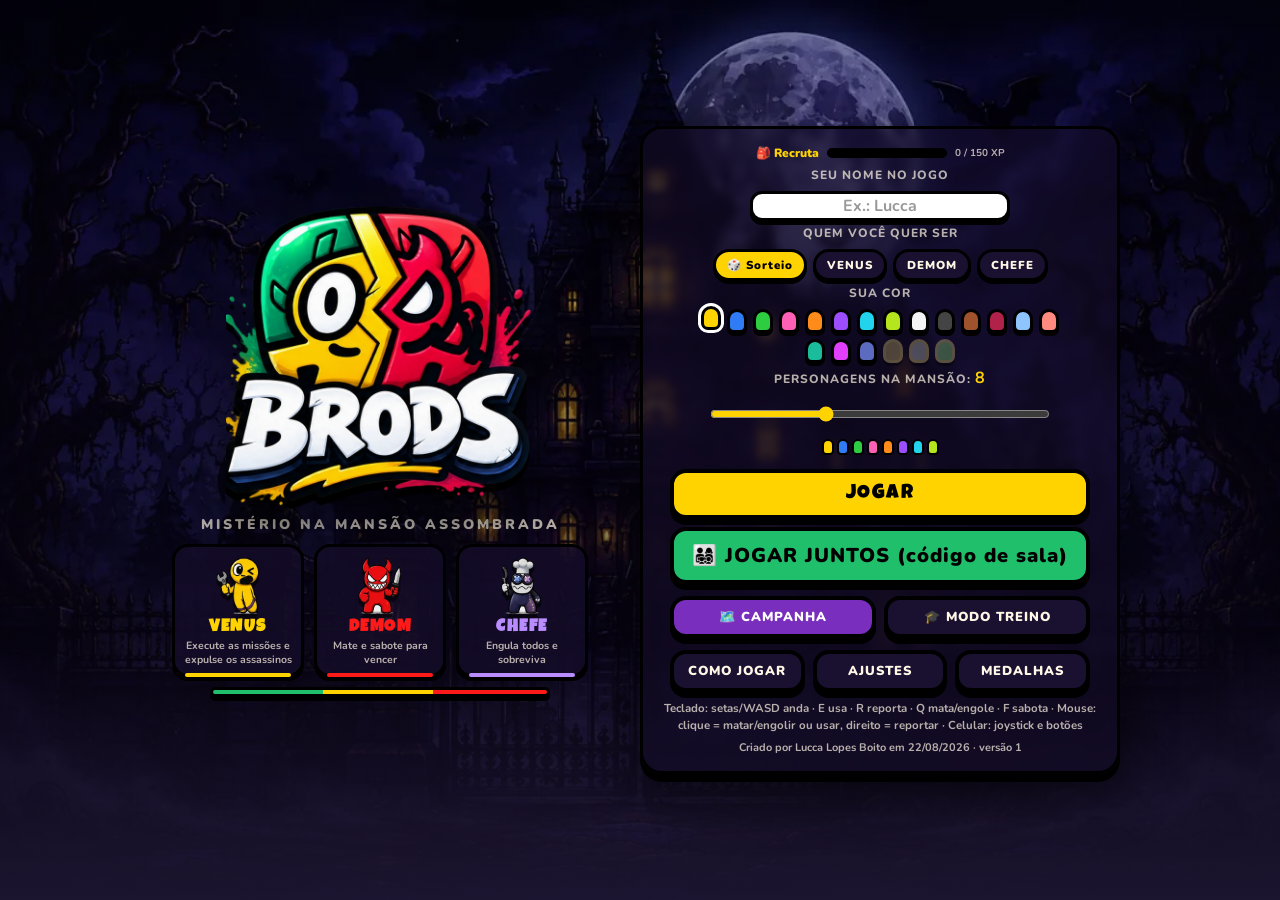
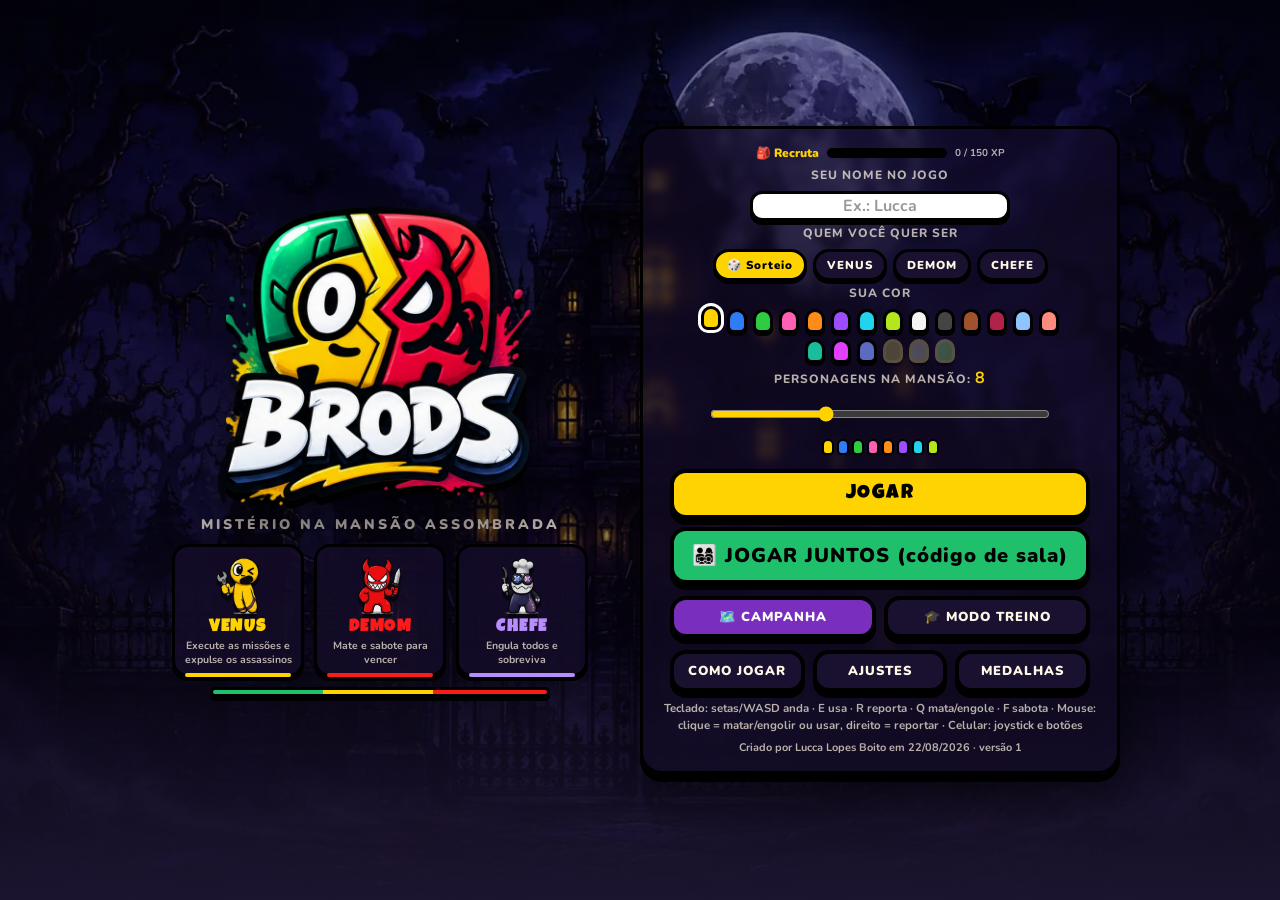
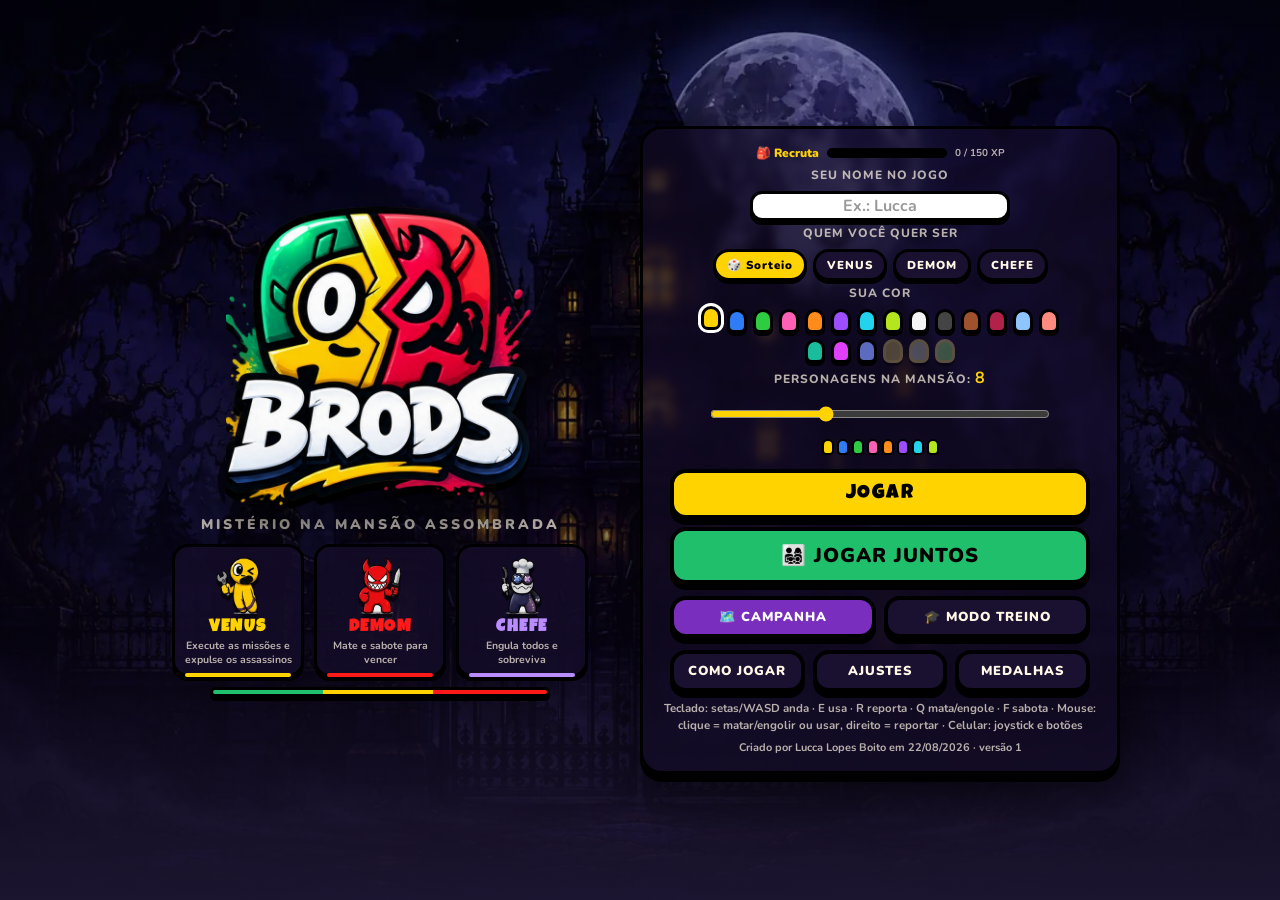
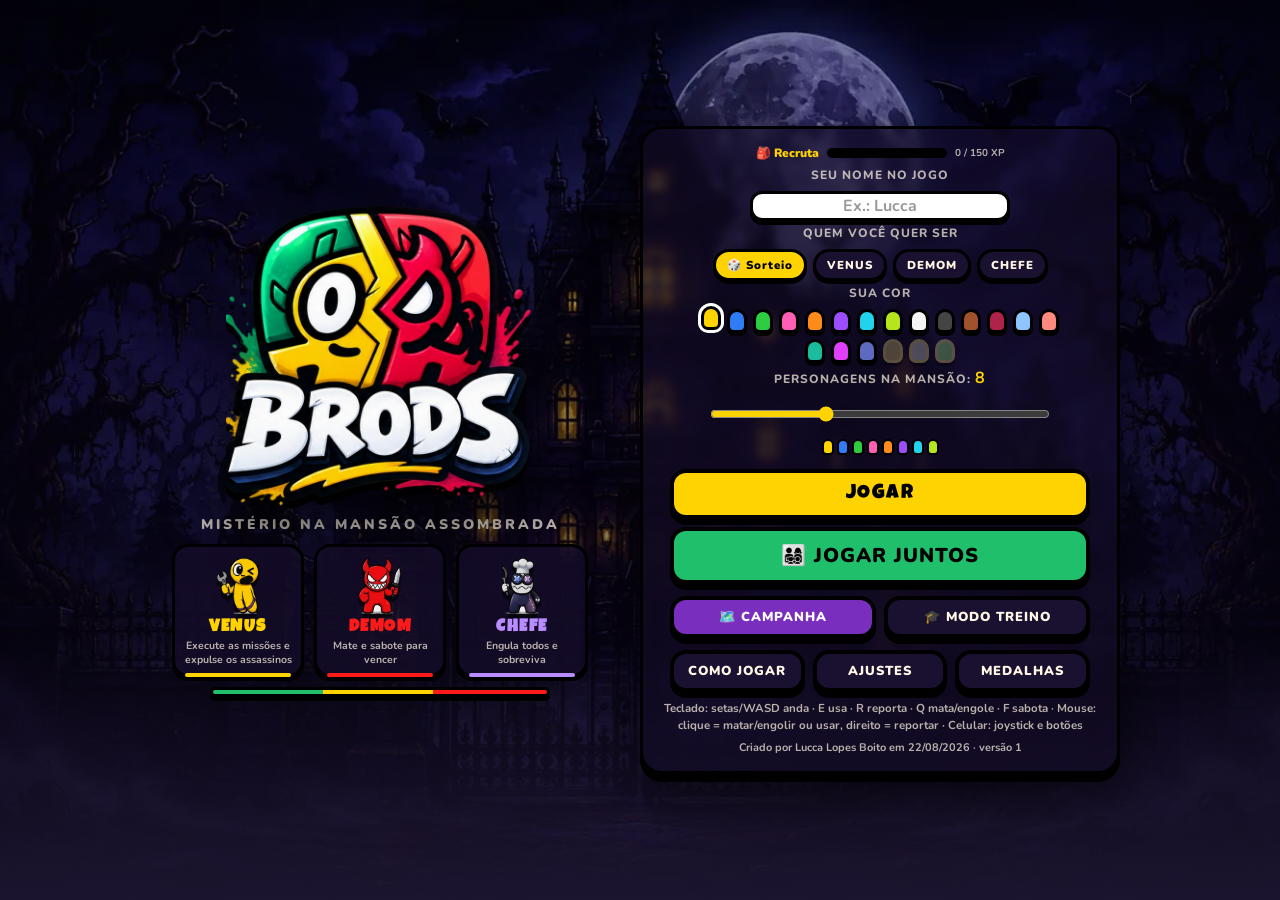
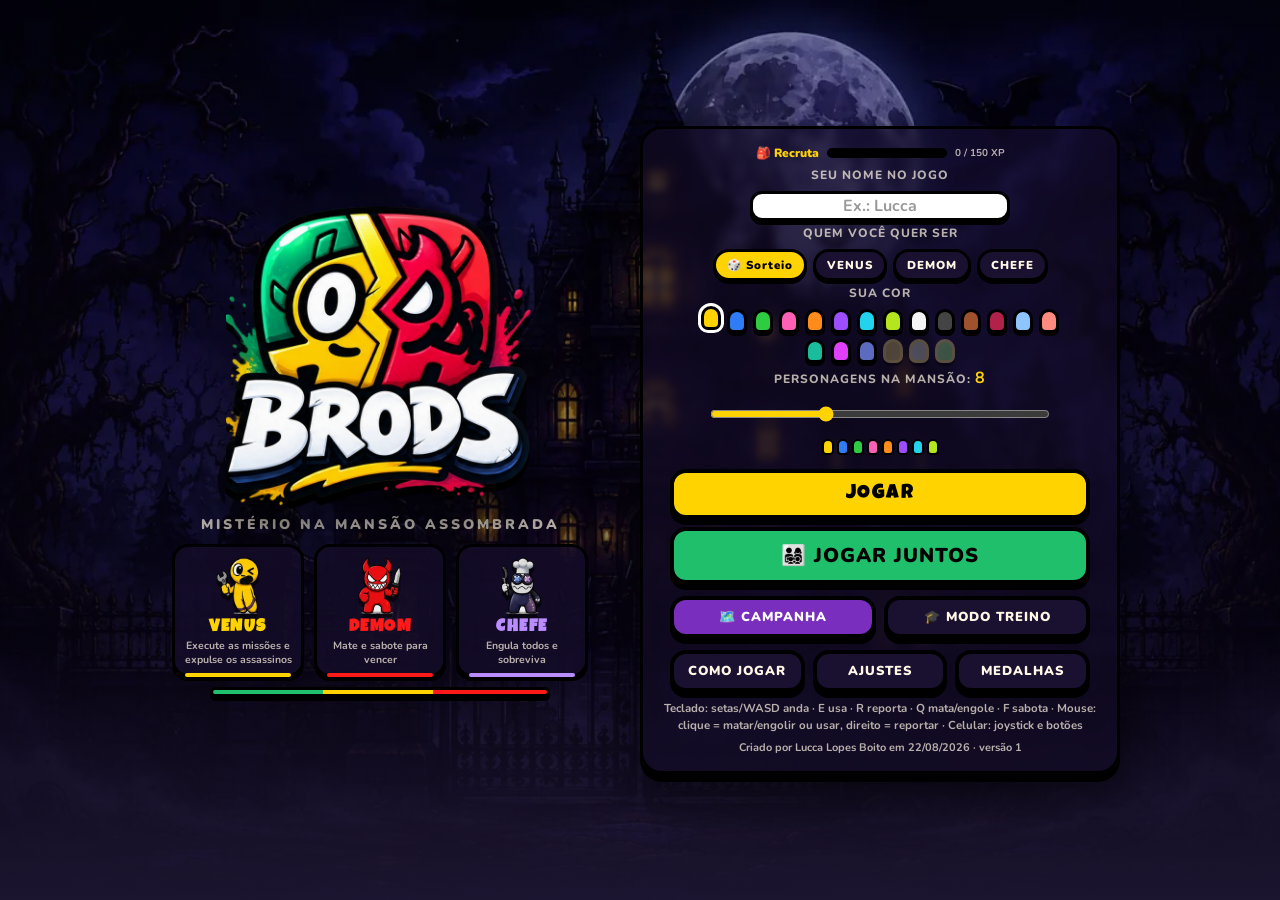
